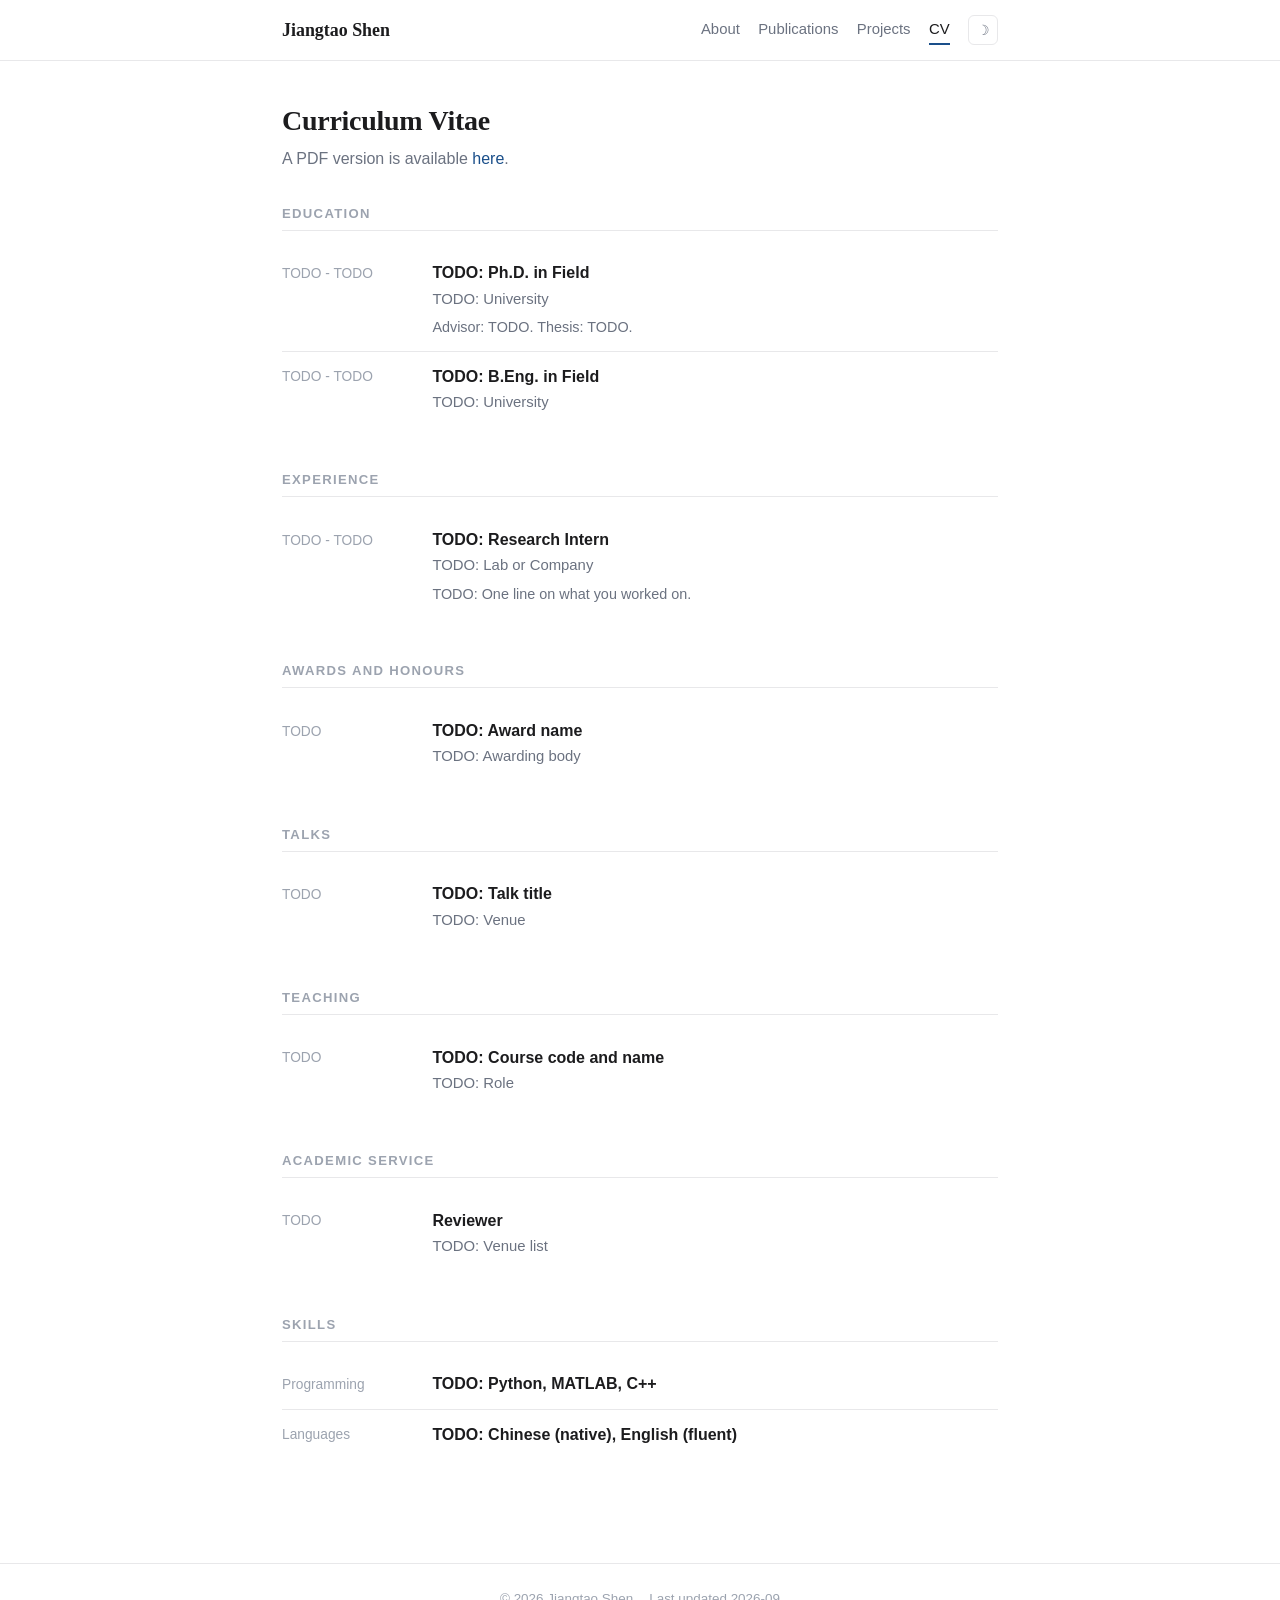
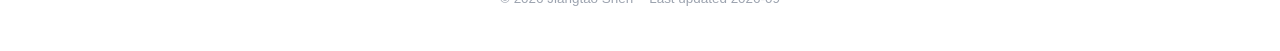
==== cv.html @ 9621f0df "Scaffold academic homepage Dependency-free static site: four pages driven by data files in data/, on" ====
<!DOCTYPE html>
<html lang="en">
<head>
<meta charset="utf-8">
<meta name="viewport" content="width=device-width, initial-scale=1">
<title data-suffix="CV">Curriculum Vitae</title>
<meta name="description" content="Curriculum vitae of Jiangtao Shen.">
<link rel="icon" href="assets/img/favicon.svg" type="image/svg+xml">
<link rel="stylesheet" href="assets/css/style.css">
<script>
  try {
    var t = localStorage.getItem("theme");
    if (t) document.documentElement.setAttribute("data-theme", t);
  } catch (e) {}
</script>
</head>
<body>

<header id="site-header"></header>

<main class="wrap">
  <h1 class="page-title">Curriculum Vitae</h1>
  <p class="page-lede">
    A PDF version is available <a href="assets/pdf/cv.pdf">here</a>.
  </p>

  <div id="cv"></div>
</main>

<footer id="site-footer"></footer>

<script src="data/site.js"></script>
<script src="data/cv.js"></script>
<script src="assets/js/site.js"></script>
</body>
</html>
---- assets/css/style.css ----
/* ==========================================================================
   Academic homepage - minimal theme
   All colors are declared as tokens on :root, so dark mode only needs to
   override token values.
   ========================================================================== */

:root {
  --bg:            #ffffff;
  --bg-subtle:     #fafafa;
  --fg:            #1c1c1e;
  --fg-muted:      #6b7280;
  --fg-faint:      #9ca3af;
  --rule:          #e8e8ea;
  --accent:        #1a4f8a;
  --accent-soft:   #eef3f9;
  --tag-bg:        #f2f3f5;

  --font-sans: -apple-system, BlinkMacSystemFont, "Segoe UI", Roboto,
               "Helvetica Neue", Arial, "PingFang SC", "Microsoft YaHei", sans-serif;
  --font-serif: Georgia, "Iowan Old Style", "Times New Roman", "Songti SC", serif;
  --font-mono: ui-monospace, SFMono-Regular, "SF Mono", Menlo, Consolas, monospace;

  --measure: 760px;
}

html[data-theme="dark"] {
  --bg:            #101114;
  --bg-subtle:     #16181c;
  --fg:            #e6e6e8;
  --fg-muted:      #a0a4ab;
  --fg-faint:      #70757e;
  --rule:          #26282e;
  --accent:        #7fa9df;
  --accent-soft:   #1a2230;
  --tag-bg:        #1d2026;
}

@media (prefers-color-scheme: dark) {
  html:not([data-theme="light"]) {
    --bg:            #101114;
    --bg-subtle:     #16181c;
    --fg:            #e6e6e8;
    --fg-muted:      #a0a4ab;
    --fg-faint:      #70757e;
    --rule:          #26282e;
    --accent:        #7fa9df;
    --accent-soft:   #1a2230;
    --tag-bg:        #1d2026;
  }
}

/* --- base --------------------------------------------------------------- */

*, *::before, *::after { box-sizing: border-box; }

html { -webkit-text-size-adjust: 100%; }

body {
  margin: 0;
  background: var(--bg);
  color: var(--fg);
  font-family: var(--font-sans);
  font-size: 16px;
  line-height: 1.7;
  -webkit-font-smoothing: antialiased;
}

.wrap {
  max-width: var(--measure);
  margin: 0 auto;
  padding-inline: 22px;
}

a {
  color: var(--accent);
  text-decoration: none;
  border-bottom: 1px solid transparent;
  transition: border-color .15s ease;
}
a:hover { border-bottom-color: currentColor; }

h1, h2, h3 { line-height: 1.3; font-weight: 600; letter-spacing: -0.01em; }

img { max-width: 100%; height: auto; }

code { font-family: var(--font-mono); font-size: 0.9em; }

/* --- header / nav ------------------------------------------------------- */

.site-header {
  border-bottom: 1px solid var(--rule);
  background: var(--bg);
  position: sticky;
  top: 0;
  z-index: 20;
}

.site-header .wrap {
  display: flex;
  align-items: center;
  justify-content: space-between;
  gap: 1rem;
  min-height: 60px;
  flex-wrap: wrap;
}

.brand {
  font-family: var(--font-serif);
  font-size: 1.12rem;
  font-weight: 600;
  color: var(--fg);
  border: 0;
  white-space: nowrap;
}
.brand:hover { color: var(--accent); }

.nav {
  display: flex;
  align-items: center;
  gap: 1.15rem;
  flex-wrap: wrap;
}

.nav a {
  color: var(--fg-muted);
  font-size: 0.93rem;
  border: 0;
  padding-block: 2px;
}
.nav a:hover { color: var(--fg); }
.nav a[aria-current="page"] {
  color: var(--fg);
  box-shadow: inset 0 -2px 0 var(--accent);
}

.theme-toggle {
  background: none;
  border: 1px solid var(--rule);
  color: var(--fg-muted);
  border-radius: 6px;
  width: 30px; height: 30px;
  line-height: 1;
  cursor: pointer;
  font-size: 0.9rem;
  display: inline-flex;
  align-items: center;
  justify-content: center;
}
.theme-toggle:hover { color: var(--fg); border-color: var(--fg-faint); }

/* --- page rhythm -------------------------------------------------------- */

main { padding-block: 2.6rem 3rem; }

section + section { margin-top: 2.8rem; }

.section-title {
  font-size: 0.82rem;
  font-weight: 600;
  text-transform: uppercase;
  letter-spacing: 0.1em;
  color: var(--fg-faint);
  margin: 0 0 1.1rem;
  padding-bottom: 0.5rem;
  border-bottom: 1px solid var(--rule);
}

.page-title {
  font-size: 1.75rem;
  margin: 0 0 0.4rem;
  font-family: var(--font-serif);
}

.page-lede { color: var(--fg-muted); margin: 0 0 2rem; }

/* --- hero --------------------------------------------------------------- */

.hero {
  display: flex;
  gap: 2rem;
  align-items: flex-start;
  flex-wrap: wrap;
}

.hero-photo {
  width: 148px;
  aspect-ratio: 1 / 1;
  border-radius: 8px;
  object-fit: cover;
  background: var(--bg-subtle);
  border: 1px solid var(--rule);
  flex: none;
}

.hero-body { flex: 1 1 320px; min-width: 0; }

.hero-name {
  font-family: var(--font-serif);
  font-size: 2rem;
  margin: 0 0 0.15rem;
  letter-spacing: -0.02em;
}

.hero-role { color: var(--fg-muted); margin: 0 0 0.9rem; font-size: 1rem; }
.hero-role .affil { display: block; }

.hero-links {
  display: flex;
  flex-wrap: wrap;
  gap: 0.5rem 1rem;
  font-size: 0.92rem;
  margin-top: 0.9rem;
}

.bio p { margin: 0 0 0.9rem; }
.bio p:last-child { margin-bottom: 0; }

/* --- news --------------------------------------------------------------- */

.news { list-style: none; margin: 0; padding: 0; }

.news li {
  display: flex;
  gap: 1rem;
  padding: 0.5rem 0;
  border-bottom: 1px dashed var(--rule);
  font-size: 0.95rem;
}
.news li:last-child { border-bottom: 0; }

.news time {
  flex: none;
  width: 6.6rem;
  color: var(--fg-faint);
  font-variant-numeric: tabular-nums;
  font-size: 0.88rem;
  padding-top: 0.12rem;
}

/* --- publications ------------------------------------------------------- */

.toolbar {
  display: flex;
  flex-wrap: wrap;
  gap: 0.6rem;
  align-items: center;
  margin-bottom: 1.6rem;
}

.filters { display: flex; flex-wrap: wrap; gap: 0.4rem; }

.chip {
  font: inherit;
  font-size: 0.85rem;
  color: var(--fg-muted);
  background: none;
  border: 1px solid var(--rule);
  border-radius: 999px;
  padding: 0.18rem 0.75rem;
  cursor: pointer;
}
.chip:hover { color: var(--fg); }
.chip[aria-pressed="true"] {
  color: var(--accent);
  border-color: var(--accent);
  background: var(--accent-soft);
}

.search {
  font: inherit;
  font-size: 0.88rem;
  color: var(--fg);
  background: var(--bg);
  border: 1px solid var(--rule);
  border-radius: 6px;
  padding: 0.3rem 0.6rem;
  min-width: 190px;
  flex: 1 1 190px;
}
.search:focus { outline: none; border-color: var(--accent); }

.year-group { margin-bottom: 2rem; }

.year-label {
  font-family: var(--font-mono);
  font-size: 0.8rem;
  color: var(--fg-faint);
  letter-spacing: 0.08em;
  margin: 0 0 0.7rem;
}

.pub {
  display: flex;
  gap: 1rem;
  padding: 0.85rem 0;
  border-top: 1px solid var(--rule);
}
.pub:last-child { border-bottom: 1px solid var(--rule); }

.pub-thumb {
  width: 108px;
  aspect-ratio: 4 / 3;
  object-fit: cover;
  border-radius: 4px;
  border: 1px solid var(--rule);
  background: var(--bg-subtle);
  flex: none;
}

.pub-body { min-width: 0; flex: 1 1 auto; }

.pub-title {
  margin: 0 0 0.2rem;
  font-size: 1rem;
  font-weight: 600;
  line-height: 1.45;
}

.pub-authors { margin: 0 0 0.15rem; font-size: 0.9rem; color: var(--fg-muted); }
.pub-authors .me { color: var(--fg); font-weight: 600; }

.pub-venue { margin: 0; font-size: 0.9rem; color: var(--fg-muted); font-style: italic; }

.pub-note {
  display: inline-block;
  margin-left: 0.4rem;
  font-style: normal;
  font-size: 0.76rem;
  color: var(--accent);
  border: 1px solid currentColor;
  border-radius: 3px;
  padding: 0 0.32rem;
  vertical-align: 1px;
}

.linkrow {
  display: flex;
  flex-wrap: wrap;
  gap: 0.75rem;
  margin-top: 0.4rem;
  font-size: 0.85rem;
}
.linkrow a { color: var(--fg-muted); }
.linkrow a:hover { color: var(--accent); }

/* --- projects ----------------------------------------------------------- */

.grid {
  display: grid;
  grid-template-columns: repeat(auto-fill, minmax(240px, 1fr));
  gap: 1.5rem;
}

.card {
  border: 1px solid var(--rule);
  border-radius: 8px;
  overflow: hidden;
  background: var(--bg);
  display: flex;
  flex-direction: column;
}

.card-media {
  width: 100%;
  aspect-ratio: 16 / 9;
  object-fit: cover;
  background: var(--bg-subtle);
  border-bottom: 1px solid var(--rule);
  display: block;
}

.card-body {
  padding: 0.85rem 1rem 1rem;
  flex: 1 1 auto;
  display: flex;
  flex-direction: column;
}

.card-title { margin: 0 0 0.35rem; font-size: 1rem; }
.card-title a { color: var(--fg); border: 0; }
.card-title a:hover { color: var(--accent); }

.card-text {
  margin: 0 0 0.7rem;
  font-size: 0.9rem;
  color: var(--fg-muted);
  flex: 1 1 auto;
}

.tags { display: flex; flex-wrap: wrap; gap: 0.35rem; margin-bottom: 0.6rem; }

.tag {
  font-size: 0.74rem;
  color: var(--fg-muted);
  background: var(--tag-bg);
  border-radius: 3px;
  padding: 0.08rem 0.42rem;
}

/* --- cv ----------------------------------------------------------------- */

.entry {
  display: flex;
  gap: 1.2rem;
  padding: 0.7rem 0;
  border-bottom: 1px solid var(--rule);
}
.entry:last-child { border-bottom: 0; }

.entry-when {
  flex: none;
  width: 8.2rem;
  color: var(--fg-faint);
  font-size: 0.86rem;
  font-variant-numeric: tabular-nums;
  padding-top: 0.15rem;
}

.entry-what { min-width: 0; }
.entry-what strong { font-weight: 600; }
.entry-what .where { color: var(--fg-muted); font-size: 0.93rem; }
.entry-what .detail { color: var(--fg-muted); font-size: 0.9rem; margin: 0.2rem 0 0; }

/* --- project detail page ------------------------------------------------ */

.prose h2 { font-size: 1.15rem; margin: 2rem 0 0.6rem; }
.prose h3 { font-size: 1rem; margin: 1.4rem 0 0.4rem; }
.prose p { margin: 0 0 1rem; }
.prose ul, .prose ol { margin: 0 0 1rem; padding-left: 1.3rem; }
.prose figure { margin: 1.6rem 0; }
.prose figcaption { font-size: 0.85rem; color: var(--fg-muted); margin-top: 0.5rem; }
.prose video, .prose img { border-radius: 6px; border: 1px solid var(--rule); width: 100%; }
.prose blockquote {
  margin: 1.2rem 0;
  padding-left: 1rem;
  border-left: 2px solid var(--rule);
  color: var(--fg-muted);
}
.prose pre {
  background: var(--bg-subtle);
  border: 1px solid var(--rule);
  border-radius: 6px;
  padding: 0.85rem 1rem;
  overflow-x: auto;
  font-size: 0.85rem;
}

.backlink {
  font-size: 0.88rem;
  color: var(--fg-muted);
  display: inline-block;
  margin-bottom: 1.2rem;
}

/* --- misc --------------------------------------------------------------- */

.empty {
  color: var(--fg-faint);
  font-size: 0.92rem;
  padding: 1.2rem 0;
  text-align: center;
}

.site-footer {
  border-top: 1px solid var(--rule);
  margin-top: 3.5rem;
  padding-block: 1.5rem 2.5rem;
  color: var(--fg-faint);
  font-size: 0.84rem;
  display: flex;
  justify-content: space-between;
  gap: 1rem;
  flex-wrap: wrap;
}

.sr-only {
  position: absolute; width: 1px; height: 1px;
  padding: 0; margin: -1px; overflow: hidden;
  clip: rect(0 0 0 0); white-space: nowrap; border: 0;
}

@media (max-width: 620px) {
  .news time, .entry-when { width: 5.4rem; }
  .pub-thumb { display: none; }
  .hero-photo { width: 110px; }
  .hero-name { font-size: 1.7rem; }
}

@media print {
  .site-header, .site-footer, .toolbar, .theme-toggle { display: none; }
  body { font-size: 11pt; }
  a { color: inherit; }
}
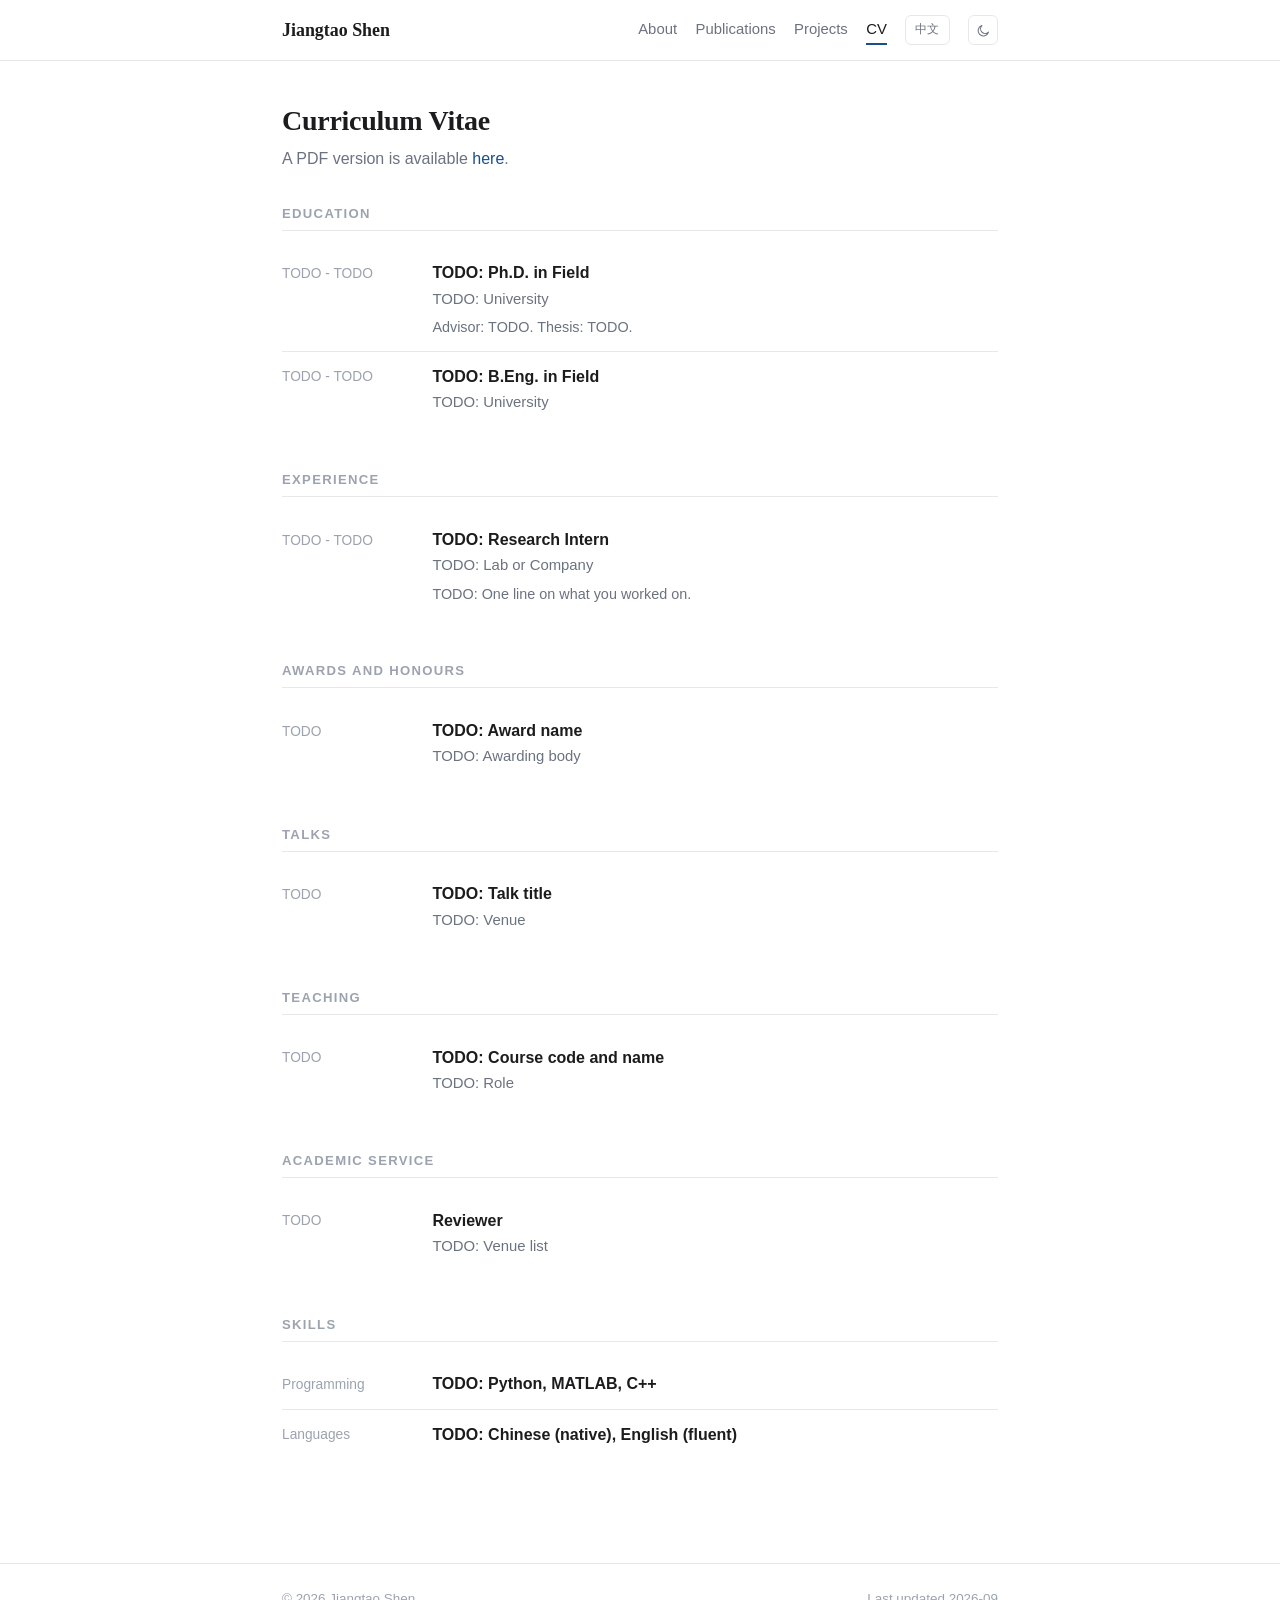
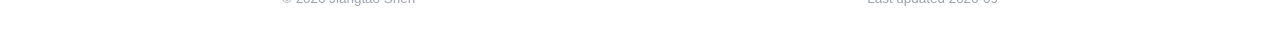
==== commit fa24c3a3: "Add English and Chinese language switching Interface strings move to assets/js/i18n.js, keyed and lo" ====
--- a/cv.html
+++ b/cv.html
@@ -3,7 +3,7 @@
 <head>
 <meta charset="utf-8">
 <meta name="viewport" content="width=device-width, initial-scale=1">
-<title data-suffix="CV">Curriculum Vitae</title>
+<title data-i18n-title="title.cv">Curriculum Vitae</title>
 <meta name="description" content="Curriculum vitae of Jiangtao Shen.">
 <link rel="icon" href="assets/img/favicon.svg" type="image/svg+xml">
 <link rel="stylesheet" href="assets/css/style.css">
@@ -11,6 +11,8 @@
   try {
     var t = localStorage.getItem("theme");
     if (t) document.documentElement.setAttribute("data-theme", t);
+    var l = localStorage.getItem("lang");
+    if (l) document.documentElement.setAttribute("lang", l === "zh" ? "zh-CN" : "en");
   } catch (e) {}
 </script>
 </head>
@@ -19,8 +21,8 @@
 <header id="site-header"></header>
 
 <main class="wrap">
-  <h1 class="page-title">Curriculum Vitae</h1>
-  <p class="page-lede">
+  <h1 class="page-title" data-i18n="page.cvTitle">Curriculum Vitae</h1>
+  <p class="page-lede" data-i18n-html="page.cvLede">
     A PDF version is available <a href="assets/pdf/cv.pdf">here</a>.
   </p>
 
@@ -31,6 +33,7 @@
 
 <script src="data/site.js"></script>
 <script src="data/cv.js"></script>
+<script src="assets/js/i18n.js"></script>
 <script src="assets/js/site.js"></script>
 </body>
 </html>
--- a/assets/css/style.css
+++ b/assets/css/style.css
@@ -17,7 +17,8 @@
 
   --font-sans: -apple-system, BlinkMacSystemFont, "Segoe UI", Roboto,
                "Helvetica Neue", Arial, "PingFang SC", "Microsoft YaHei", sans-serif;
-  --font-serif: Georgia, "Iowan Old Style", "Times New Roman", "Songti SC", serif;
+  --font-serif: Georgia, "Iowan Old Style", "Times New Roman", "Songti SC",
+                "Noto Serif CJK SC", "Source Han Serif SC", SimSun, serif;
   --font-mono: ui-monospace, SFMono-Regular, "SF Mono", Menlo, Consolas, monospace;
 
   --measure: 760px;
@@ -53,6 +54,8 @@
 
 *, *::before, *::after { box-sizing: border-box; }
 
+[hidden] { display: none !important; }
+
 html { -webkit-text-size-adjust: 100%; }
 
 body {
@@ -148,6 +151,24 @@
 }
 .theme-toggle:hover { color: var(--fg); border-color: var(--fg-faint); }
 
+.theme-toggle svg { width: 15px; height: 15px; display: block; }
+
+.lang-toggle {
+  font: inherit;
+  font-size: 0.78rem;
+  letter-spacing: 0.03em;
+  background: none;
+  border: 1px solid var(--rule);
+  color: var(--fg-muted);
+  border-radius: 6px;
+  height: 30px;
+  padding-inline: 0.55rem;
+  cursor: pointer;
+  display: inline-flex;
+  align-items: center;
+}
+.lang-toggle:hover { color: var(--fg); border-color: var(--fg-faint); }
+
 /* --- page rhythm -------------------------------------------------------- */
 
 main { padding-block: 2.6rem 3rem; }
@@ -172,6 +193,8 @@
 }
 
 .page-lede { color: var(--fg-muted); margin: 0 0 2rem; }
+
+.more { margin-top: 1rem; font-size: 0.9rem; }
 
 /* --- hero --------------------------------------------------------------- */
 
@@ -201,6 +224,14 @@
   letter-spacing: -0.02em;
 }
 
+.hero-alt {
+  font-size: 0.62em;
+  font-weight: 400;
+  color: var(--fg-muted);
+  letter-spacing: 0;
+  margin-left: 0.15em;
+}
+
 .hero-role { color: var(--fg-muted); margin: 0 0 0.9rem; font-size: 1rem; }
 .hero-role .affil { display: block; }
 
@@ -212,8 +243,12 @@
   margin-top: 0.9rem;
 }
 
+.bio { margin-top: 1.2rem; }
 .bio p { margin: 0 0 0.9rem; }
 .bio p:last-child { margin-bottom: 0; }
+
+.interests { margin: 0; padding-left: 1.15rem; }
+.interests li { margin-bottom: 0.15rem; }
 
 /* --- news --------------------------------------------------------------- */
 
@@ -379,6 +414,12 @@
 .card-title { margin: 0 0 0.35rem; font-size: 1rem; }
 .card-title a { color: var(--fg); border: 0; }
 .card-title a:hover { color: var(--accent); }
+
+.card-period {
+  margin: 0 0 0.35rem;
+  font-size: 0.8rem;
+  color: var(--fg-faint);
+}
 
 .card-text {
   margin: 0 0 0.7rem;
@@ -467,6 +508,9 @@
   padding-block: 1.5rem 2.5rem;
   color: var(--fg-faint);
   font-size: 0.84rem;
+}
+
+.site-footer .wrap {
   display: flex;
   justify-content: space-between;
   gap: 1rem;
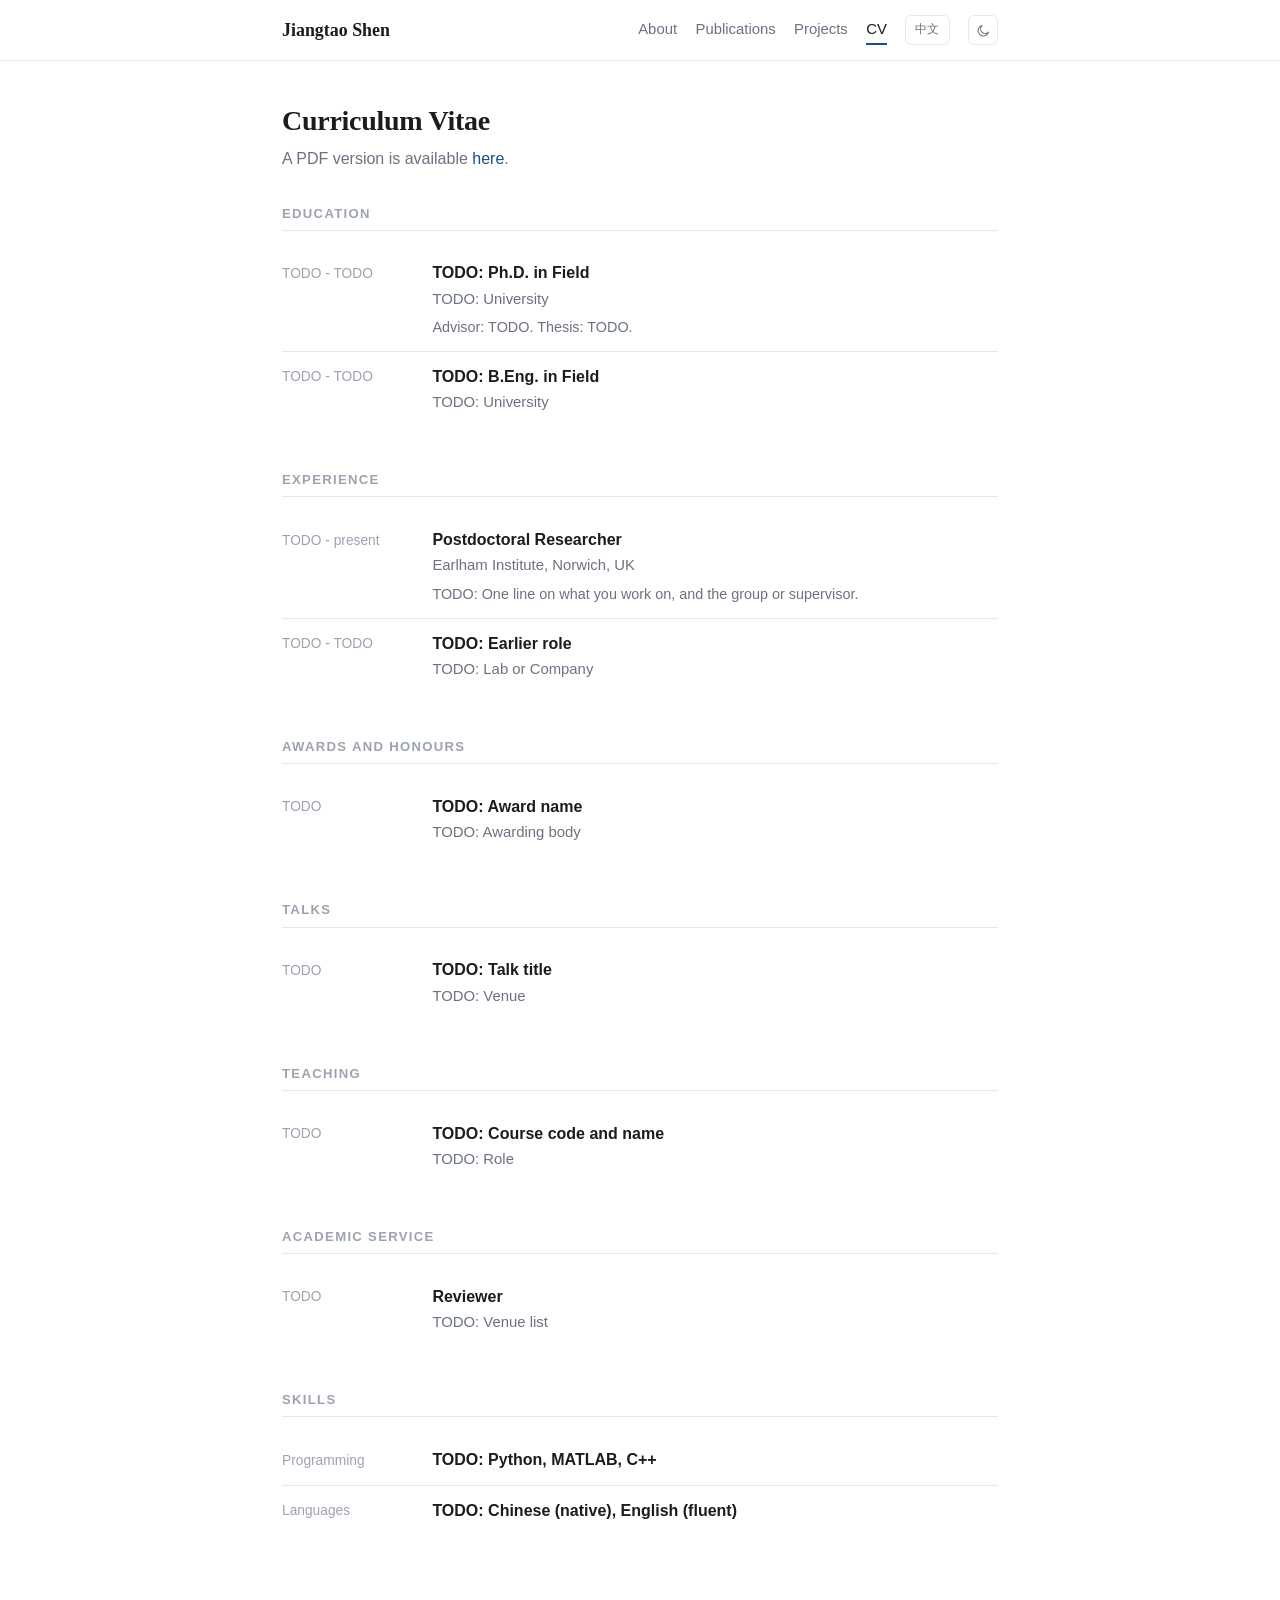
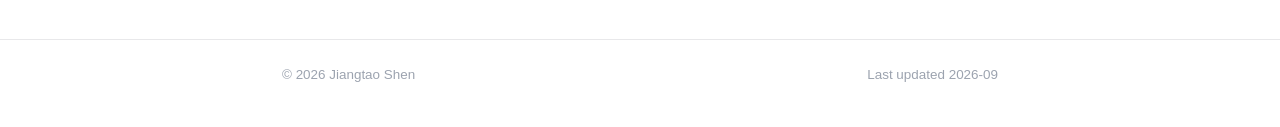
==== commit 593c8f2f: "Fill in role, institute and contact email Postdoctoral Researcher at the Earlham Institute, Norwich." ====
--- a/cv.html
+++ b/cv.html
@@ -4,7 +4,7 @@
 <meta charset="utf-8">
 <meta name="viewport" content="width=device-width, initial-scale=1">
 <title data-i18n-title="title.cv">Curriculum Vitae</title>
-<meta name="description" content="Curriculum vitae of Jiangtao Shen.">
+<meta name="description" content="Curriculum vitae of Jiangtao Shen, postdoctoral researcher at the Earlham Institute.">
 <link rel="icon" href="assets/img/favicon.svg" type="image/svg+xml">
 <link rel="stylesheet" href="assets/css/style.css">
 <script>
